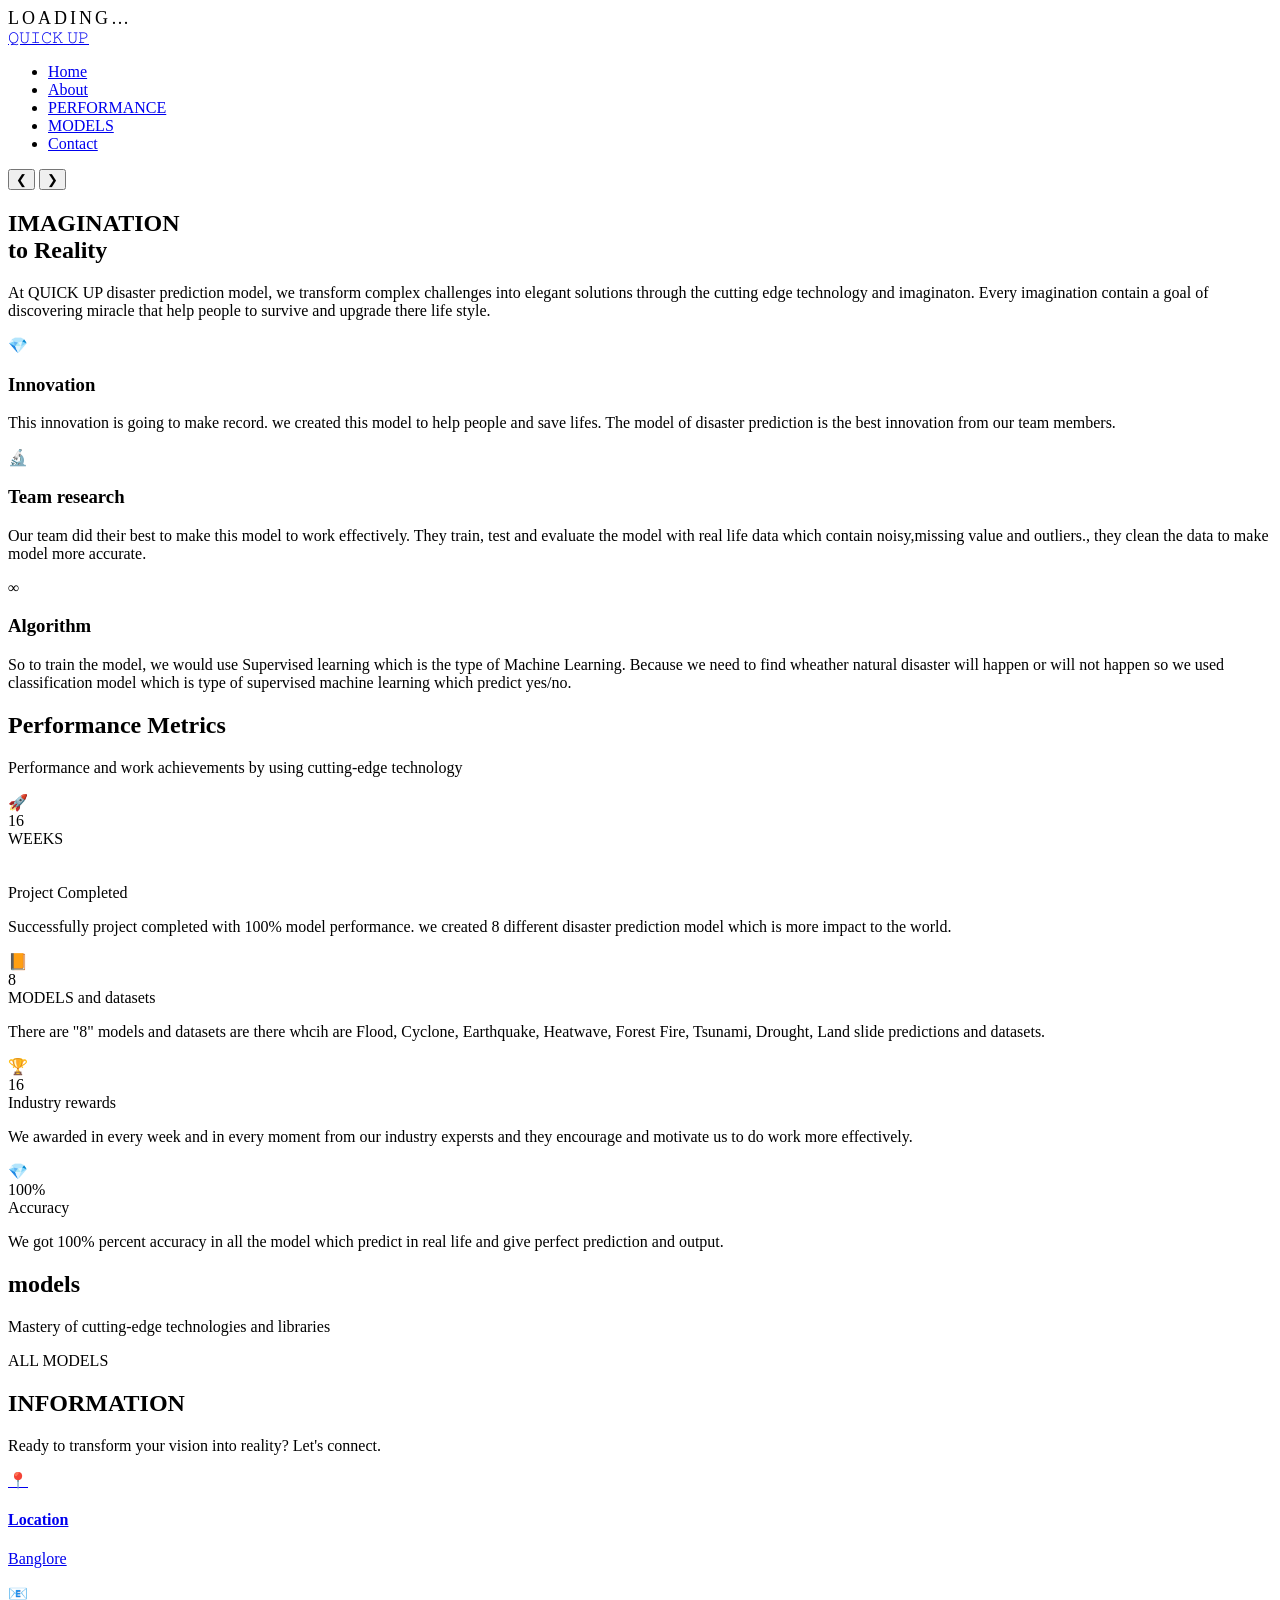
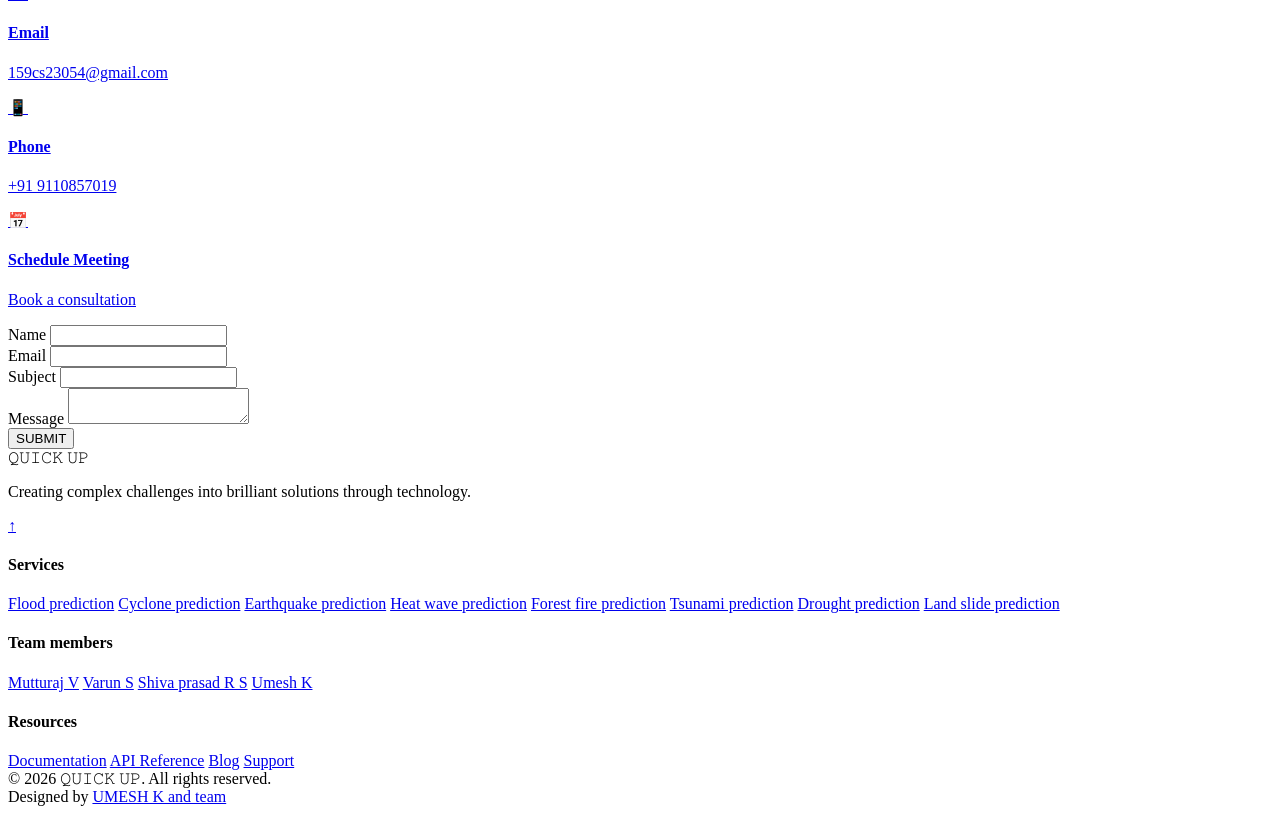
==== index.html @ 5f3b0389 "Add files via upload" ====
<!DOCTYPE html>
<html lang="en">
<head>
    <meta charset="UTF-8">
    <meta name="viewport" content="width=device-width, initial-scale=1.0">
    <title>QUICK UP DISASTER PREDICTION</title>
    <link rel="stylesheet" href="design.css">
</head>
<body>
    <!-- Loading Screen -->
    <div class="loader" id="loader">
        <div class="loader-content">
            <div class="loader-prism">
                <div class="prism-face"></div>
                <div class="prism-face"></div>
                <div class="prism-face"></div>
            </div>
            <div style="color: var(--accent-purple); font-size: 18px; text-transform: uppercase; letter-spacing: 3px;">LOADING…</div>
        </div>
    </div>

    <!-- Navigation Header -->
    <header class="header" id="header">
        <nav class="nav-container">
            <a href="#home" class="logo">
                <div class="logo-icon">
                    <div class="logo-prism">
                        <div class="prism-shape"></div>
                    </div>
                </div>
                <span class="logo-text">
                    <span class="prism">𝚀𝚄𝙸𝙲𝙺</span>
                    <span class="flux">𝚄𝙿</span>
                </span>
            </a>
            
            <ul class="nav-menu" id="navMenu">
                <li><a href="#home" class="nav-link active">Home</a></li>
                <li><a href="#about" class="nav-link">About</a></li>
                <li><a href="#stats" class="nav-link">PERFORMANCE</a></li>
                <li><a href="#skills" class="nav-link">MODELS</a></li>
                <li><a href="#contact" class="nav-link">Contact</a></li>
            </ul>
            
            <div class="menu-toggle" id="menuToggle">
                <span></span>
                <span></span>
                <span></span>
            </div>
        </nav>
    </header>

    <!-- Hero Section with 3D Carousel -->
  <section class="hero" id="home">
        <div class="carousel-container">
            <button class="nav-btn manual-left" id="manualPrev">❮</button>
            <button class="nav-btn manual-right" id="manualNext">❯</button>
            
            <div class="carousel" id="carousel">
                </div>
            
            <div class="carousel-indicators" id="indicators">
                </div>
        </div>
    </section>

    <!-- NEW: Prism Philosophy Section (About) -->
    <section class="philosophy-section" id="about">
        <div class="philosophy-container">
            <div class="prism-line"></div>
            
            <h2 class="philosophy-headline">
                IMAGINATION<br>to Reality
            </h2>
            
            <p class="philosophy-subheading">
                At QUICK UP disaster prediction model, we transform complex challenges into elegant solutions through the cutting edge technology and imaginaton. Every imagination contain a goal of discovering miracle that help people to survive and upgrade there life style.
            </p>
            
            <div class="philosophy-pillars">
                <div class="pillar">
                    <div class="pillar-icon">💎</div>
                    <h3 class="pillar-title">Innovation</h3>
                    <p class="pillar-description">
                       This innovation is going to make record. we created this model to help people and save lifes. The model of disaster prediction is the best innovation from our team members.
                    </p>
                </div>
                
                <div class="pillar">
                    <div class="pillar-icon">🔬</div>
                    <h3 class="pillar-title">Team research</h3>
                    <p class="pillar-description">
                        Our team did their best to make this model to work effectively. They train, test and evaluate the model with real life data which contain noisy,missing value and outliers., they clean the data to make model more accurate.
                    </p>
                </div>
                
                <div class="pillar">
                    <div class="pillar-icon">∞</div>
                    <h3 class="pillar-title">Algorithm</h3>
                    <p class="pillar-description">
                        So to train the model, we would use Supervised learning which is the type of Machine Learning. Because we need to find wheather natural disaster will happen or will not happen so we used classification model which is type of supervised machine learning which predict yes/no. 
                    </p>
                </div>
            </div>
            
            <div class="philosophy-particles" id="particles">
                <!-- Particles will be generated by JavaScript -->
            </div>
        </div>
    </section>

    <!-- Stats Section with Content -->
    <section class="stats-section" id="stats">
        <div class="section-header">
            <h2 class="section-title">Performance Metrics</h2>
            <p class="section-subtitle">Performance and work achievements by using cutting-edge technology</p>
        </div>
        
        <div class="stats-grid">
            <div class="stat-card">
                <div class="stat-icon">🚀</div>
                <div class="stat-number" data-target="16">16</div>
                <div class="stat-label">WEEKS<br><br><br>Project Completed</div>
                <p class="stat-description">Successfully project completed with 100% model performance. we created 8 different disaster prediction model which is more impact to the world. </p>
            </div>
            
            <div class="stat-card">
                <div class="stat-icon">📙</div>
                <div class="stat-number" data-target="8">8</div>
                <div class="stat-label">MODELS and datasets</div>
                <p class="stat-description">There are "8" models and datasets are there whcih are Flood, Cyclone, Earthquake, Heatwave, Forest Fire, Tsunami, Drought, Land slide predictions and datasets.</p>
            </div>
            
            <div class="stat-card">
                <div class="stat-icon">🏆</div>
                <div class="stat-number" data-target="16">16</div>
                <div class="stat-label">Industry rewards</div>
                <p class="stat-description"> We awarded in every week and in every moment from our industry expersts and they encourage and motivate us to do work more effectively.</p>
            </div>
            
            <div class="stat-card">
                <div class="stat-icon">💎</div>
                <div class="stat-number" data-target="100%">100%</div>
                <div class="stat-label">Accuracy</div>
                <p class="stat-description">We got 100% percent accuracy in all the model which predict in real life and give perfect prediction and output.</p>
            </div>
        </div>
    </section>

    <!-- Enhanced Skills Section - Technical Arsenal -->
    <section class="skills-section" id="skills">
        <div class="skills-container">
            <div class="section-header">
                <h2 class="section-title">models</h2>
                <p class="section-subtitle">Mastery of cutting-edge technologies and libraries</p>
            </div>
            
            <div class="skill-categories">
                <div class="category-tab active" data-category="all">ALL MODELS</div>

            <div class="skills-hexagon-grid" id="skillsGrid">
                <!-- Hexagonal skill items will be generated by JavaScript -->
            </div>
        </div>
    </section>

    <!-- Contact Section -->
    <section class="contact-section" id="contact">
        <div class="section-header">
            <h2 class="section-title">INFORMATION</h2>
            <p class="section-subtitle">Ready to transform your vision into reality? Let's connect.</p>
        </div>
        
        <div class="contact-container">
            <div class="contact-info">
                <a href="https://maps.app.goo.gl/gLR3EkihuW65uQ2W7" target="_blank" class="info-item">
                    <div class="info-icon">📍</div>
                    <div class="info-text">
                        <h4>Location</h4>
                        <p>Banglore</p>
                    </div>
                </a>
                
                <a href="mailto:159cs23054@gmail.com" class="info-item">
                    <div class="info-icon">📧</div>
                    <div class="info-text">
                        <h4>Email</h4>
                        <p>159cs23054@gmail.com</p>
                    </div>
                </a>
                
                <a href="tel:+91 9110857019" class="info-item">
                    <div class="info-icon">📱</div>
                    <div class="info-text">
                        <h4>Phone</h4>
                        <p>+91 9110857019</p>
                    </div>
                </a>
                
                <a href="https://calendly.com/" target="_blank" class="info-item">
                    <div class="info-icon">📅</div>
                    <div class="info-text">
                        <h4>Schedule Meeting</h4>
                        <p>Book a consultation</p>
                    </div>
                </a>
            </div>
            
            <form class="contact-form" id="contactForm">
                <div class="form-group">
                    <label for="name">Name</label>
                    <input type="text" id="name" name="name" required>
                </div>
                
                <div class="form-group">
                    <label for="email">Email</label>
                    <input type="email" id="email" name="email" required>
                </div>
                
                <div class="form-group">
                    <label for="subject">Subject</label>
                    <input type="text" id="subject" name="subject" required>
                </div>
                
                <div class="form-group">
                    <label for="message">Message</label>
                    <textarea id="message" name="message" required></textarea>
                </div>
                
                <button type="submit" class="submit-btn">SUBMIT</button>
            </form>
        </div>
    </section>

    <!-- Footer -->
    <footer class="footer">
        <div class="footer-content">
            <div class="footer-brand">
                <div class="footer-logo">
                    <div class="logo-icon">
                        <div class="logo-prism">
                            <div class="prism-shape"></div>
                        </div>
                    </div>
                    <span class="logo-text">
                        <span class="prism">𝚀𝚄𝙸𝙲𝙺</span>
                        <span class="flux">𝚄𝙿</span>
                    </span>
                </div>
                <p class="footer-description">
                    Creating complex challenges into brilliant solutions through technology.
                </p>
                <div class="footer-social">
                    <a href="#" class="social-icon">↑</a>
                </div>
            </div>
            
            <div class="footer-section">
    <h4>Services</h4>
    <div class="footer-links">
        <a href="prediction.html?model=flood">Flood prediction</a>
        <a href="prediction.html?model=cyclone">Cyclone prediction</a>	
        <a href="prediction.html?model=earthquake">Earthquake prediction</a>
        <a href="prediction.html?model=heatwave">Heat wave prediction</a> 
        <a href="prediction.html?model=forestfires">Forest fire prediction</a>
        <a href="prediction.html?model=tsunami">Tsunami prediction</a>
        <a href="prediction.html?model=drought">Drought prediction</a>
        <a href="prediction.html?model=landslide">Land slide prediction</a>
    </div>
</div>
            
            <div class="footer-section">
                <h4>Team members</h4>
                <div class="footer-links">
                    <a href="#">Mutturaj V</a>
                    <a href="#">Varun S</a>
                    <a href="#">Shiva prasad R S</a>
                    <a href="#">Umesh K</a>
                </div>
            </div>
            
            <div class="footer-section">
                <h4>Resources</h4>
                <div class="footer-links">
                    <a href="#">Documentation</a>
                    <a href="#">API Reference</a>
                    <a href="#">Blog</a>
                    <a href="#">Support</a>
                </div>
            </div>
        </div>
        
        <div class="footer-bottom">
            <div class="copyright">
                © 2026 𝚀𝚄𝙸𝙲𝙺 𝚄𝙿. All rights reserved.
            </div>
            <div class="footer-credits">
                Designed by <a href="gptr159@gmail.com" rel="nofollow" target="_blank">UMESH K and team</a>
            </div>
        </div>
    </footer>
<script src="javascript.js"></script>
</body>
</html>
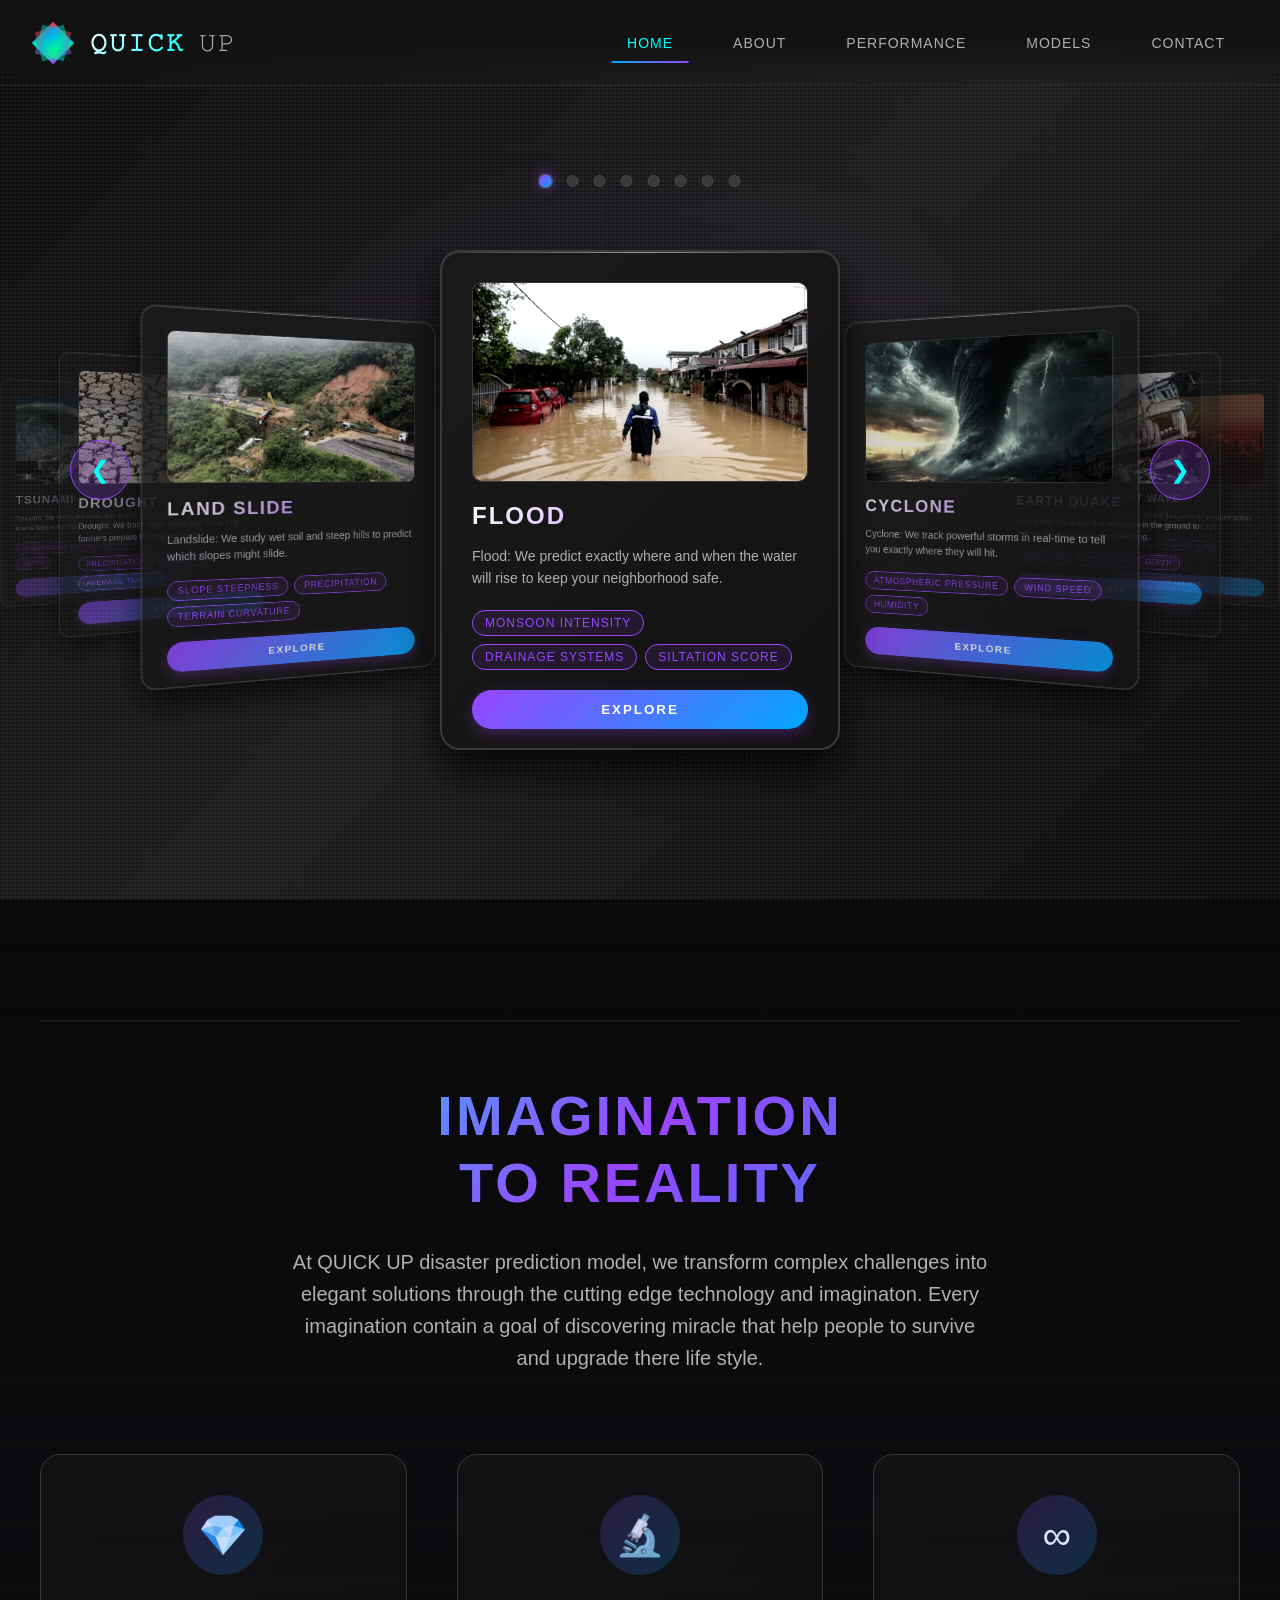
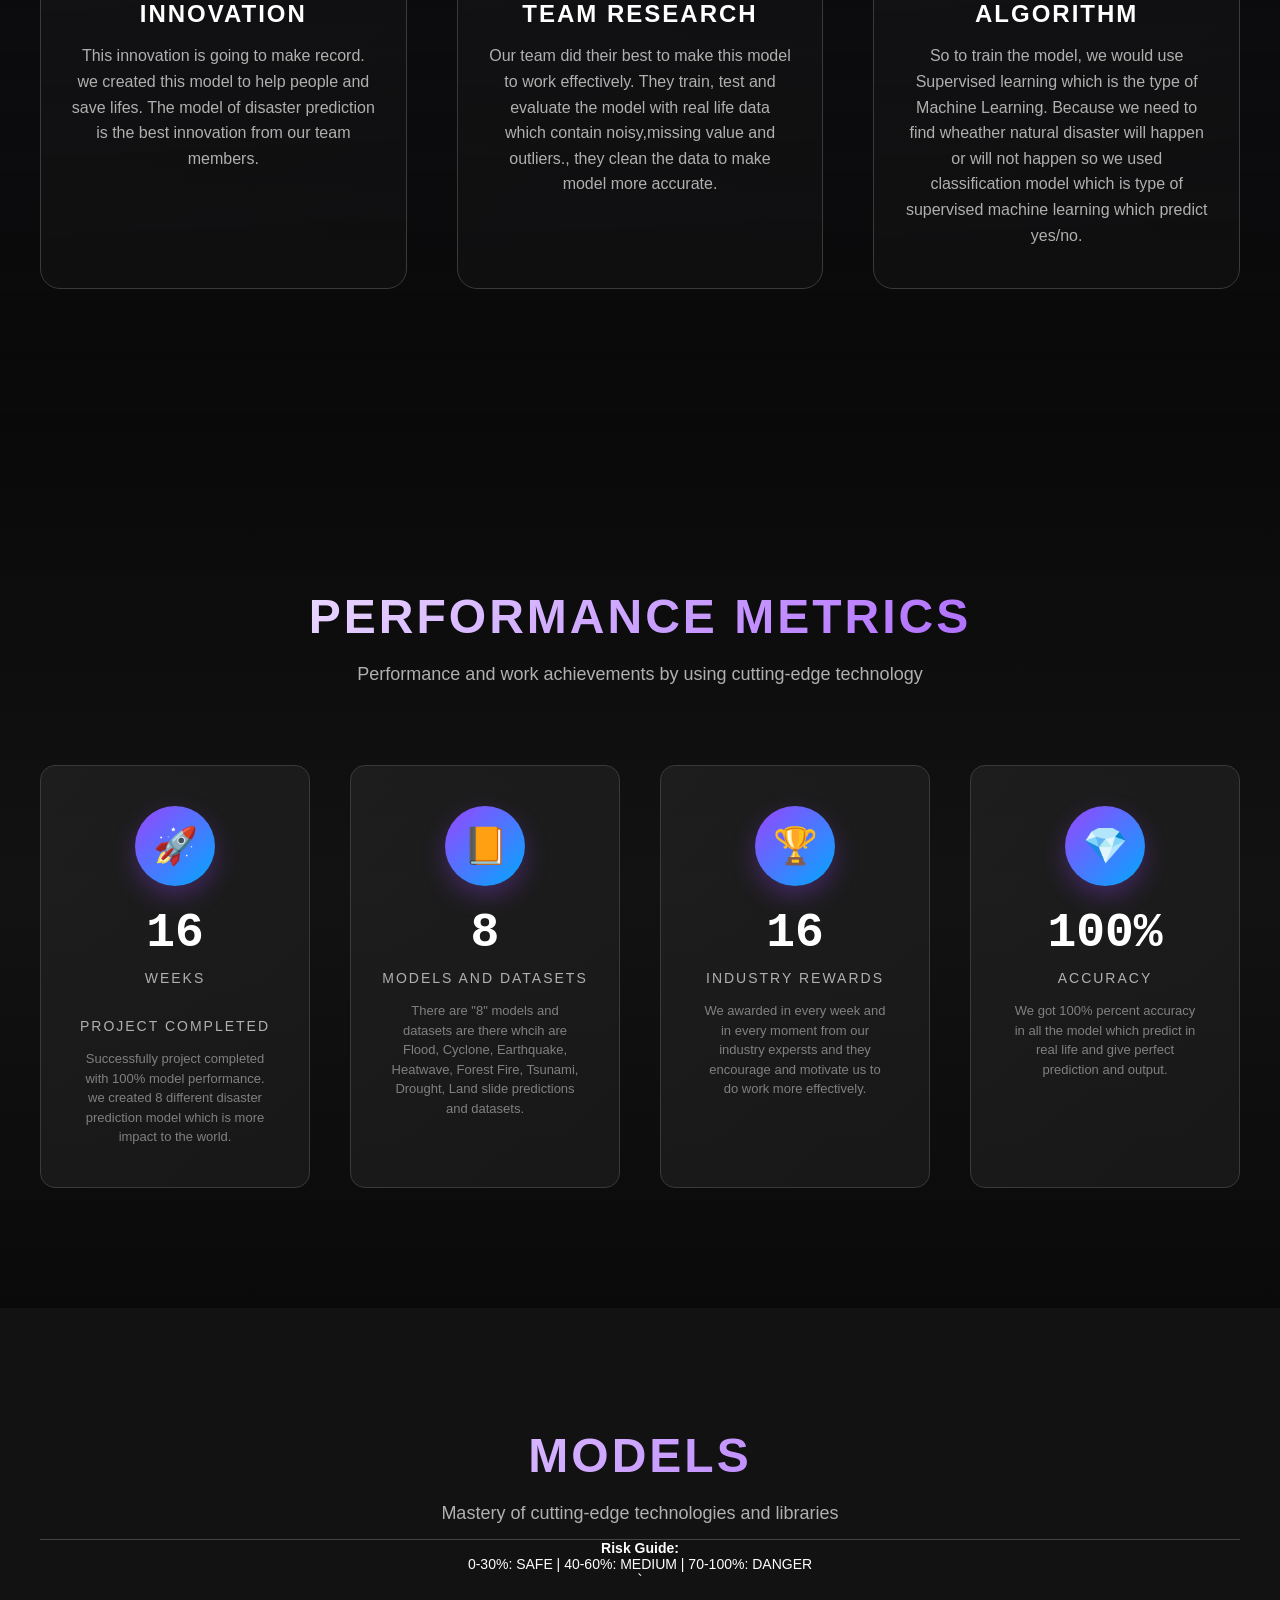
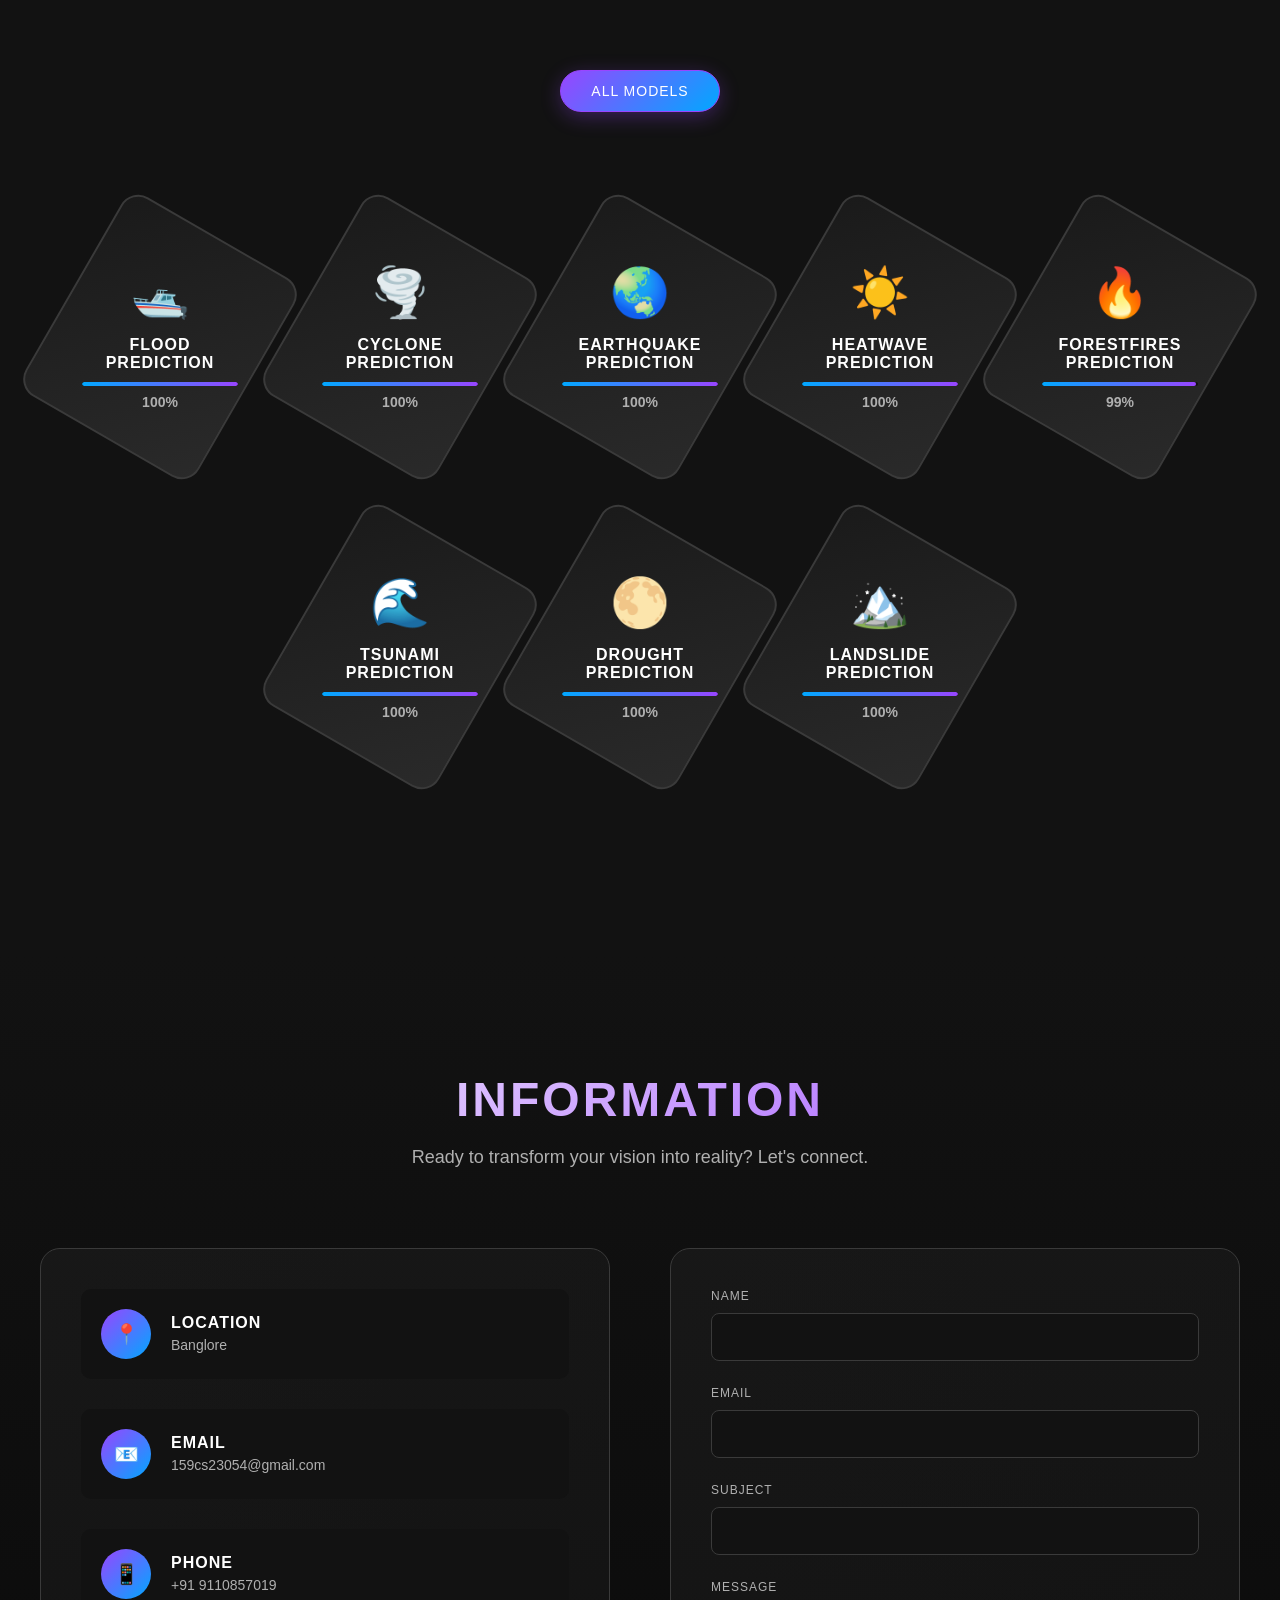
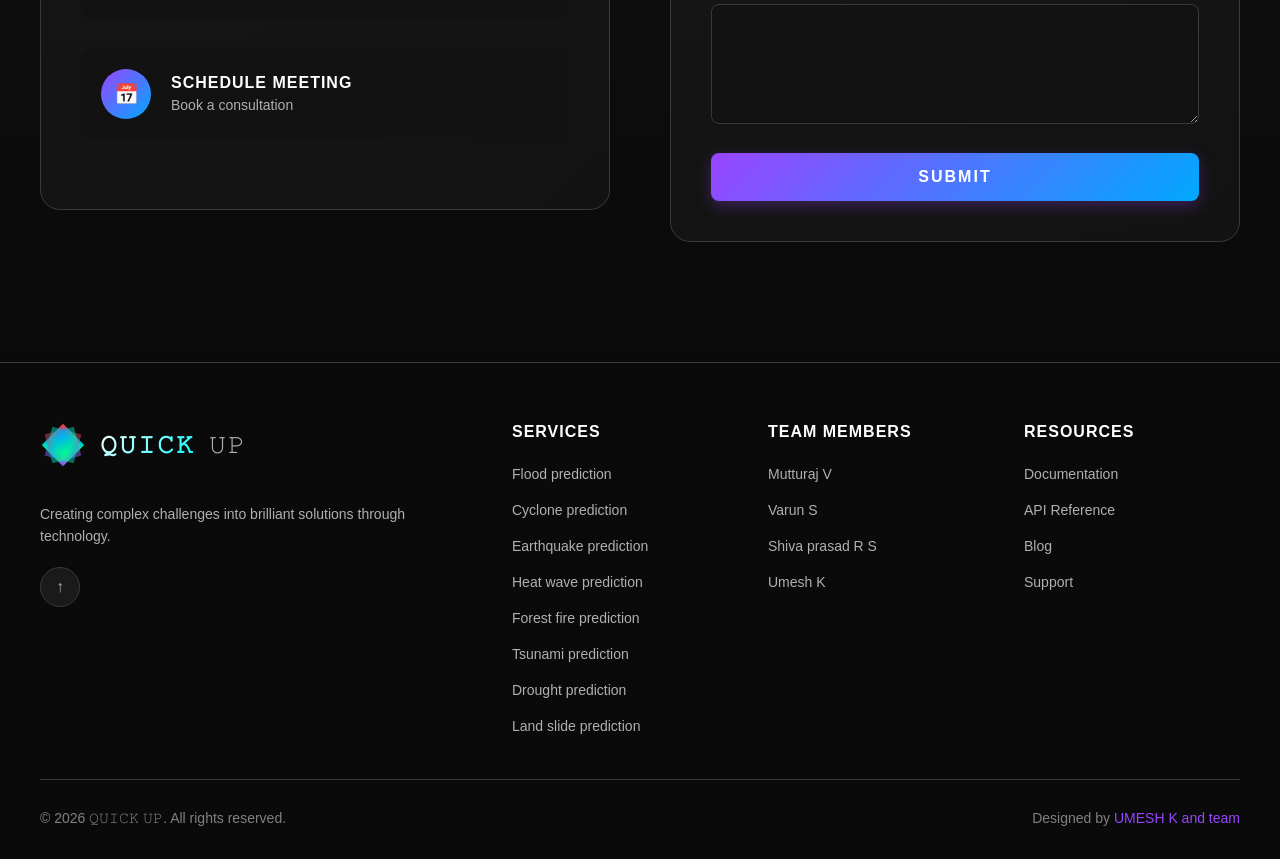
==== commit 33e2c8c6: "Update index.html" ====
--- a/index.html
+++ b/index.html
@@ -152,7 +152,10 @@
         <div class="skills-container">
             <div class="section-header">
                 <h2 class="section-title">models</h2>
-                <p class="section-subtitle">Mastery of cutting-edge technologies and libraries</p>
+                <p class="section-subtitle">Mastery of cutting-edge technologies and libraries<br><div style="font-size: 14px; margin-top: 15px; border-top: 1px solid #444; pt-10px;">
+                                    <b>Risk Guide:</b><br>
+                                    0-30%: SAFE | 40-60%: MEDIUM | 70-100%: DANGER
+                                  </div>`</p>
             </div>
             
             <div class="skill-categories">
@@ -301,4 +304,4 @@
     </footer>
 <script src="javascript.js"></script>
 </body>
-</html>+</html>
--- a/design.css
+++ b/design.css
@@ -0,0 +1,1655 @@
+@charset "utf-8";
+/* CSS Document */
+
+/*
+
+TemplateMo 600 Prism Flux
+
+https://templatemo.com/tm-600-prism-flux
+
+*/
+
+* {
+	margin: 0;
+	padding: 0;
+	box-sizing: border-box;
+}
+
+:root {
+	--primary-black: #0a0a0a;
+	--carbon-dark: #121212;
+	--carbon-medium: #1a1a1a;
+	--carbon-light: #2a2a2a;
+	--metal-dark: #3a3a3a;
+	--metal-light: #4a4a4a;
+	--accent-red: #ff3333;
+	--accent-blue: #00a8ff;
+	--accent-green: #00ff88;
+	--accent-purple: #9945ff;
+	--accent-cyan: #00ffff;
+	--text-primary: #ffffff;
+	--text-secondary: #b0b0b0;
+	--text-dim: #808080;
+}
+
+html {
+	scroll-behavior: smooth;
+}
+
+body {
+	font-family: 'Orbitron', 'Rajdhani', sans-serif;
+	background: var(--primary-black);
+	color: var(--text-primary);
+	overflow-x: hidden;
+	position: relative;
+}
+
+/* Carbon Fiber Background Pattern */
+body::before {
+	content: '';
+	position: fixed;
+	top: 0;
+	left: 0;
+	width: 100%;
+	height: 100%;
+	background:
+		repeating-linear-gradient(0deg,
+			transparent,
+			transparent 2px,
+			rgba(255, 255, 255, 0.03) 2px,
+			rgba(255, 255, 255, 0.03) 4px),
+		repeating-linear-gradient(90deg,
+			transparent,
+			transparent 2px,
+			rgba(255, 255, 255, 0.03) 2px,
+			rgba(255, 255, 255, 0.03) 4px),
+		linear-gradient(135deg,
+			var(--primary-black) 0%,
+			var(--carbon-dark) 25%,
+			var(--carbon-medium) 50%,
+			var(--carbon-dark) 75%,
+			var(--primary-black) 100%);
+	z-index: -2;
+}
+
+/* Animated Grid Overlay */
+body::after {
+	content: '';
+	position: fixed;
+	top: 0;
+	left: 0;
+	width: 100%;
+	height: 100%;
+	background-image:
+		linear-gradient(rgba(255, 51, 51, 0.05) 2px, transparent 2px),
+		linear-gradient(90deg, rgba(255, 51, 51, 0.05) 2px, transparent 2px);
+	background-size: 150px 150px;
+	animation: gridMove 20s linear infinite;
+	z-index: -1;
+	opacity: 0.5;
+}
+
+@keyframes gridMove {
+	0% {
+		transform: translate(0, 0);
+	}
+
+	100% {
+		transform: translate(150px, 150px);
+	}
+}
+
+/* Loading Screen */
+.loader {
+	position: fixed;
+	top: 0;
+	left: 0;
+	width: 100%;
+	height: 100vh;
+	background: var(--primary-black);
+	display: flex;
+	justify-content: center;
+	align-items: center;
+	z-index: 10000;
+	transition: opacity 0.5s, visibility 0.5s;
+}
+
+.loader.hidden {
+	opacity: 0;
+	visibility: hidden;
+}
+
+.loader-content {
+	text-align: center;
+}
+
+.loader-prism {
+	width: 100px;
+	height: 100px;
+	position: relative;
+	margin: 0 auto 30px;
+}
+
+.prism-face {
+	position: absolute;
+	width: 100%;
+	height: 100%;
+	border: 2px solid transparent;
+	transform-origin: center;
+	animation: prismRotate 3s linear infinite;
+}
+
+.prism-face:nth-child(1) {
+	border-image: linear-gradient(45deg, var(--accent-red), var(--accent-blue)) 1;
+	animation-delay: 0s;
+}
+
+.prism-face:nth-child(2) {
+	border-image: linear-gradient(45deg, var(--accent-blue), var(--accent-green)) 1;
+	transform: rotate(60deg);
+	animation-delay: 0.2s;
+}
+
+.prism-face:nth-child(3) {
+	border-image: linear-gradient(45deg, var(--accent-green), var(--accent-purple)) 1;
+	transform: rotate(120deg);
+	animation-delay: 0.4s;
+}
+
+@keyframes prismRotate {
+	0% {
+		transform: rotate(0deg) scale(1);
+	}
+
+	50% {
+		transform: rotate(180deg) scale(1.2);
+	}
+
+	100% {
+		transform: rotate(360deg) scale(1);
+	}
+}
+
+/* Navigation Header */
+.header {
+	position: fixed;
+	top: 0;
+	width: 100%;
+	background: linear-gradient(180deg,
+			rgba(18, 18, 18, 0.98) 0%,
+			rgba(18, 18, 18, 0.9) 50%,
+			rgba(18, 18, 18, 0) 100%);
+	backdrop-filter: blur(20px);
+	border-bottom: 1px solid rgba(255, 255, 255, 0.1);
+	z-index: 1000;
+	transition: all 0.3s ease;
+}
+
+.header.scrolled {
+	background: rgba(18, 18, 18, 0.98);
+	backdrop-filter: blur(30px);
+	box-shadow: 0 10px 30px rgba(0, 0, 0, 0.8);
+}
+
+.nav-container {
+	max-width: 1400px;
+	margin: 0 auto;
+	display: flex;
+	justify-content: space-between;
+	align-items: center;
+	padding: 20px 30px;
+}
+
+.logo {
+	display: flex;
+	align-items: center;
+	text-decoration: none;
+	position: relative;
+}
+
+.logo-icon {
+	width: 45px;
+	height: 45px;
+	margin-right: 15px;
+	position: relative;
+}
+
+/* Prism-inspired logo */
+.logo-prism {
+	width: 100%;
+	height: 100%;
+	position: relative;
+	display: flex;
+	align-items: center;
+	justify-content: center;
+}
+
+.prism-shape {
+	width: 30px;
+	height: 30px;
+	position: relative;
+	transform: rotate(45deg);
+	background: linear-gradient(135deg,
+			var(--accent-red) 0%,
+			var(--accent-blue) 33%,
+			var(--accent-green) 66%,
+			var(--accent-purple) 100%);
+	animation: prismShine 3s ease-in-out infinite;
+}
+
+@keyframes prismShine {
+
+	0%,
+	100% {
+		filter: brightness(1) hue-rotate(0deg);
+		transform: rotate(45deg) scale(1);
+	}
+
+	50% {
+		filter: brightness(1.5) hue-rotate(10deg);
+		transform: rotate(45deg) scale(1.1);
+	}
+}
+
+.prism-shape::before,
+.prism-shape::after {
+	content: '';
+	position: absolute;
+	width: 100%;
+	height: 100%;
+	background: inherit;
+	opacity: 0.5;
+}
+
+.prism-shape::before {
+	transform: rotate(60deg);
+}
+
+.prism-shape::after {
+	transform: rotate(-60deg);
+}
+
+.logo-text {
+	font-size: 24px;
+	font-weight: 900;
+	letter-spacing: 2px;
+	text-transform: uppercase;
+}
+
+.logo-text .prism {
+	background: linear-gradient(135deg, var(--text-primary), var(--accent-cyan));
+	-webkit-background-clip: text;
+	-webkit-text-fill-color: transparent;
+	background-clip: text;
+}
+
+.logo-text .flux {
+	color: var(--text-secondary);
+	font-weight: 300;
+	margin-left: 5px;
+}
+
+.nav-menu {
+	display: flex;
+	list-style: none;
+	gap: 10px;
+	align-items: center;
+}
+
+.nav-menu a {
+	color: var(--text-secondary);
+	text-decoration: none;
+	padding: 12px 25px;
+	transition: all 0.3s ease;
+	position: relative;
+	text-transform: uppercase;
+	font-weight: 500;
+	letter-spacing: 1px;
+	font-size: 14px;
+}
+
+.nav-menu a::before {
+	content: '';
+	position: absolute;
+	bottom: 0;
+	left: 50%;
+	transform: translateX(-50%);
+	width: 0;
+	height: 2px;
+	background: linear-gradient(90deg, var(--accent-blue), var(--accent-purple));
+	transition: width 0.3s ease;
+}
+
+.nav-menu a:hover {
+	color: var(--text-primary);
+}
+
+.nav-menu a:hover::before,
+.nav-menu a.active::before {
+	width: 80%;
+}
+
+.nav-menu a.active {
+	color: var(--accent-cyan);
+}
+
+.menu-toggle {
+	display: none;
+	flex-direction: column;
+	cursor: pointer;
+	padding: 5px;
+}
+
+.menu-toggle span {
+	width: 30px;
+	height: 3px;
+	background: linear-gradient(90deg, var(--accent-blue), var(--accent-purple));
+	margin: 3px 0;
+	transition: 0.3s;
+	border-radius: 2px;
+}
+
+.menu-toggle.active span:nth-child(1) {
+	transform: rotate(-45deg) translate(-5px, 6px);
+}
+
+.menu-toggle.active span:nth-child(2) {
+	opacity: 0;
+}
+
+.menu-toggle.active span:nth-child(3) {
+	transform: rotate(45deg) translate(-5px, -6px);
+}
+
+/* Hero Section with 3D Carousel */
+.hero {
+	min-height: 100vh;
+	display: flex;
+	align-items: center;
+	justify-content: center;
+	position: relative;
+	padding: 120px 20px 80px;
+	background: radial-gradient(ellipse at center,
+			rgba(153, 69, 255, 0.1) 0%,
+			transparent 50%);
+}
+
+.carousel-container {
+	width: 100%;
+	max-width: 1600px;
+	height: 650px;
+	perspective: 1200px;
+	position: relative;
+	padding-top: 60px;
+}
+
+.carousel {
+	width: 100%;
+	height: 100%;
+	position: relative;
+	transform-style: preserve-3d;
+}
+
+.carousel-item {
+	position: absolute;
+	width: 400px;
+	height: 500px;
+	left: 50%;
+	top: 50%;
+	transform-style: preserve-3d;
+	transition: all 0.8s cubic-bezier(0.4, 0.0, 0.2, 1);
+	cursor: pointer;
+	transform-origin: center center;
+}
+
+.carousel-item .card {
+	width: 100%;
+	height: 100%;
+	background: linear-gradient(135deg, var(--carbon-medium), var(--carbon-dark));
+	border: 2px solid var(--metal-dark);
+	border-radius: 20px;
+	padding: 30px;
+	position: relative;
+	overflow: hidden;
+	box-shadow:
+		0 20px 40px rgba(0, 0, 0, 0.8),
+		inset 0 1px 0 rgba(255, 255, 255, 0.1);
+}
+
+.carousel-item .card::before {
+	content: '';
+	position: absolute;
+	top: 0;
+	left: 0;
+	right: 0;
+	height: 1px;
+	background: linear-gradient(90deg,
+			transparent,
+			rgba(255, 255, 255, 0.5),
+			transparent);
+	animation: scanline 3s linear infinite;
+}
+
+@keyframes scanline {
+	0% {
+		transform: translateY(0);
+	}
+
+	100% {
+		transform: translateY(500px);
+	}
+}
+
+.card-number {
+	position: absolute;
+	top: 20px;
+	right: 30px;
+	font-size: 72px;
+	font-weight: 900;
+	color: rgba(153, 69, 255, 0.1);
+	font-family: 'Orbitron', monospace;
+}
+
+.card-image {
+	width: 100%;
+	height: 200px;
+	background: var(--carbon-dark);
+	border-radius: 10px;
+	margin-bottom: 20px;
+	overflow: hidden;
+	position: relative;
+	border: 1px solid var(--metal-dark);
+}
+
+.card-image img {
+	width: 100%;
+	height: 100%;
+	object-fit: cover;
+	filter: grayscale(50%) contrast(1.2);
+	transition: all 0.5s ease;
+}
+
+.carousel-item:hover .card-image img {
+	filter: grayscale(0%) contrast(1.3);
+	transform: scale(1.1);
+}
+
+.card-title {
+	font-size: 24px;
+	font-weight: 700;
+	margin-bottom: 15px;
+	text-transform: uppercase;
+	letter-spacing: 2px;
+	background: linear-gradient(135deg, var(--text-primary), var(--accent-purple));
+	-webkit-background-clip: text;
+	-webkit-text-fill-color: transparent;
+	background-clip: text;
+}
+
+.card-description {
+	color: var(--text-secondary);
+	line-height: 1.6;
+	margin-bottom: 20px;
+	font-size: 14px;
+}
+
+.card-tech {
+	display: flex;
+	flex-wrap: wrap;
+	gap: 8px;
+	margin-bottom: 20px;
+}
+
+.tech-badge {
+	padding: 5px 12px;
+	background: rgba(153, 69, 255, 0.1);
+	border: 1px solid var(--accent-purple);
+	border-radius: 20px;
+	font-size: 12px;
+	color: var(--accent-purple);
+	text-transform: uppercase;
+	letter-spacing: 1px;
+}
+
+.card-cta {
+	padding: 12px 30px;
+	background: linear-gradient(135deg, var(--accent-purple), var(--accent-blue));
+	border: none;
+	border-radius: 30px;
+	color: var(--text-primary);
+	font-weight: 700;
+	text-transform: uppercase;
+	letter-spacing: 2px;
+	cursor: pointer;
+	transition: all 0.3s ease;
+	box-shadow: 0 5px 15px rgba(153, 69, 255, 0.3);
+}
+
+.card-cta:hover {
+	transform: translateY(-2px);
+	box-shadow: 0 8px 25px rgba(153, 69, 255, 0.5);
+}
+
+/* Carousel Controls */
+.carousel-controls {
+	position: absolute;
+	bottom: -70px;
+	left: 50%;
+	transform: translateX(-50%);
+	display: flex;
+	gap: 20px;
+	z-index: 100;
+}
+
+.carousel-btn {
+	width: 60px;
+	height: 60px;
+	background: linear-gradient(135deg, var(--carbon-medium), var(--carbon-dark));
+	border: 2px solid var(--metal-dark);
+	border-radius: 50%;
+	color: var(--accent-purple);
+	font-size: 24px;
+	cursor: pointer;
+	transition: all 0.3s ease;
+	display: flex;
+	align-items: center;
+	justify-content: center;
+	box-shadow:
+		0 5px 15px rgba(0, 0, 0, 0.5),
+		inset 0 1px 0 rgba(255, 255, 255, 0.1);
+}
+
+.carousel-btn:hover {
+	border-color: var(--accent-purple);
+	box-shadow:
+		0 8px 25px rgba(153, 69, 255, 0.3),
+		inset 0 1px 0 rgba(255, 255, 255, 0.2);
+	transform: scale(1.1);
+}
+
+.carousel-indicators {
+	position: absolute;
+	top: 30px;
+	left: 50%;
+	transform: translateX(-50%);
+	display: flex;
+	gap: 15px;
+	z-index: 100;
+}
+
+.indicator {
+	width: 12px;
+	height: 12px;
+	background: var(--metal-dark);
+	border: 1px solid var(--metal-light);
+	border-radius: 50%;
+	cursor: pointer;
+	transition: all 0.3s ease;
+}
+
+.indicator.active {
+	background: linear-gradient(135deg, var(--accent-purple), var(--accent-blue));
+	box-shadow: 0 0 10px rgba(153, 69, 255, 0.5);
+	transform: scale(1.3);
+}
+
+/* NEW: Prism Philosophy Section */
+.philosophy-section {
+	padding: 120px 30px;
+	background: linear-gradient(180deg,
+			var(--primary-black) 0%,
+			rgba(153, 69, 255, 0.02) 50%,
+			var(--primary-black) 100%);
+	position: relative;
+	overflow: hidden;
+}
+
+.philosophy-container {
+	max-width: 1200px;
+	margin: 0 auto;
+	text-align: center;
+}
+
+/* Animated Prism Line */
+.prism-line {
+	width: 100%;
+	height: 2px;
+	margin: 0 auto 60px;
+	position: relative;
+	overflow: hidden;
+	background: var(--carbon-medium);
+}
+
+.prism-line::before {
+	content: '';
+	position: absolute;
+	top: 0;
+	left: -100%;
+	width: 100%;
+	height: 100%;
+	background: linear-gradient(90deg,
+			transparent,
+			var(--accent-red) 20%,
+			var(--accent-blue) 40%,
+			var(--accent-green) 60%,
+			var(--accent-purple) 80%,
+			transparent);
+
+	animation: prismSweep 4s ease-in-out infinite;
+}
+
+@keyframes prismSweep {
+	0% {
+		left: -100%;
+	}
+
+	100% {
+		left: 100%;
+	}
+}
+
+.philosophy-headline {
+	font-size: 56px;
+	font-weight: 900;
+	text-transform: uppercase;
+	letter-spacing: 3px;
+	margin-bottom: 30px;
+	line-height: 1.2;
+	background: linear-gradient(135deg,
+			var(--accent-cyan) 0%,
+			var(--accent-purple) 25%,
+			var(--accent-blue) 50%,
+			var(--accent-green) 75%,
+			var(--accent-cyan) 100%);
+	-webkit-background-clip: text;
+	-webkit-text-fill-color: transparent;
+	background-clip: text;
+	background-size: 200% 200%;
+	animation: gradientFlow 5s ease infinite;
+}
+
+@keyframes gradientFlow {
+	0% {
+		background-position: 0% 50%;
+	}
+
+	50% {
+		background-position: 100% 50%;
+	}
+
+	100% {
+		background-position: 0% 50%;
+	}
+}
+
+.philosophy-subheading {
+	font-size: 20px;
+	color: var(--text-secondary);
+	max-width: 700px;
+	margin: 0 auto 80px;
+	line-height: 1.6;
+	font-weight: 300;
+}
+
+.philosophy-pillars {
+	display: grid;
+	grid-template-columns: repeat(auto-fit, minmax(300px, 1fr));
+	gap: 50px;
+	margin-bottom: 60px;
+}
+
+.pillar {
+	position: relative;
+	padding: 40px 30px;
+	background: linear-gradient(135deg,
+			rgba(42, 42, 42, 0.2),
+			rgba(26, 26, 26, 0.3));
+	border: 1px solid var(--metal-dark);
+	border-radius: 20px;
+	transition: all 0.4s ease;
+	overflow: hidden;
+}
+
+.pillar::before {
+	content: '';
+	position: absolute;
+	top: 0;
+	left: 0;
+	width: 100%;
+	height: 2px;
+	background: linear-gradient(90deg,
+			var(--accent-purple),
+			var(--accent-blue),
+			var(--accent-green));
+	transform: scaleX(0);
+	transition: transform 0.4s ease;
+}
+
+.pillar:hover::before {
+	transform: scaleX(1);
+}
+
+.pillar:hover {
+	transform: translateY(-10px);
+	border-color: var(--accent-purple);
+	box-shadow: 0 20px 40px rgba(153, 69, 255, 0.2);
+	background: linear-gradient(135deg,
+			rgba(153, 69, 255, 0.05),
+			rgba(26, 26, 26, 0.3));
+}
+
+.pillar-icon {
+	width: 80px;
+	height: 80px;
+	margin: 0 auto 25px;
+	display: flex;
+	align-items: center;
+	justify-content: center;
+	font-size: 40px;
+	position: relative;
+}
+
+.pillar-icon::before {
+	content: '';
+	position: absolute;
+	width: 100%;
+	height: 100%;
+	background: linear-gradient(135deg, var(--accent-purple), var(--accent-blue));
+	border-radius: 50%;
+	opacity: 0.2;
+	animation: pulse 3s ease-in-out infinite;
+}
+
+@keyframes pulse {
+
+	0%,
+	100% {
+		transform: scale(1);
+		opacity: 0.2;
+	}
+
+	50% {
+		transform: scale(1.2);
+		opacity: 0.1;
+	}
+}
+
+.pillar-title {
+	font-size: 24px;
+	font-weight: 700;
+	text-transform: uppercase;
+	letter-spacing: 2px;
+	margin-bottom: 15px;
+	color: var(--text-primary);
+}
+
+.pillar-description {
+	font-size: 16px;
+	color: var(--text-secondary);
+	line-height: 1.6;
+}
+.pillar-description a {
+	color: var(--accent-cyan);
+	text-decoration: none;
+	transition: all 0.3s ease;
+	position: relative;
+}
+
+.pillar-description a::after {
+	content: '';
+	position: absolute;
+	bottom: -2px;
+	left: 0;
+	width: 0;
+	height: 1px;
+	background: var(--accent-cyan);
+	transition: width 0.3s ease;
+}
+
+.pillar-description a:hover {
+	color: var(--accent-purple);
+}
+
+.pillar-description a:hover::after {
+	width: 100%;
+}
+
+/* Particle Effect Background */
+.philosophy-particles {
+	position: absolute;
+	width: 100%;
+	height: 100%;
+	top: 0;
+	left: 0;
+	overflow: hidden;
+	pointer-events: none;
+}
+
+.particle {
+	position: absolute;
+	width: 4px;
+	height: 4px;
+	background: linear-gradient(135deg, var(--accent-cyan), var(--accent-purple));
+	border-radius: 50%;
+	opacity: 0;
+	animation: float-particle 20s infinite linear;
+}
+
+@keyframes float-particle {
+	0% {
+		transform: translateY(0) rotate(0deg);
+		opacity: 0;
+	}
+
+	5% {
+		opacity: 1;
+	}
+
+	95% {
+		opacity: 1;
+	}
+
+	100% {
+		transform: translateY(-100vh) rotate(720deg);
+		opacity: 0;
+	}
+}
+
+/* Stats Section with Content */
+.stats-section {
+	padding: 120px 30px;
+	background: linear-gradient(180deg,
+			var(--primary-black) 0%,
+			var(--carbon-dark) 50%,
+			var(--primary-black) 100%);
+	position: relative;
+}
+
+.stats-grid {
+	max-width: 1200px;
+	margin: 0 auto;
+	display: grid;
+	grid-template-columns: repeat(auto-fit, minmax(250px, 1fr));
+	gap: 40px;
+}
+
+.stat-card {
+	background: linear-gradient(135deg,
+			rgba(42, 42, 42, 0.5),
+			rgba(26, 26, 26, 0.8));
+	border: 1px solid var(--metal-dark);
+	border-radius: 15px;
+	padding: 40px 30px;
+	text-align: center;
+	position: relative;
+	overflow: hidden;
+	transition: all 0.3s ease;
+}
+
+.stat-card::before {
+	content: '';
+	position: absolute;
+	top: 0;
+	left: -100%;
+	width: 100%;
+	height: 2px;
+	background: linear-gradient(90deg,
+			transparent,
+			var(--accent-purple),
+			transparent);
+	animation: none;
+}
+
+.stat-card:hover::before {
+	animation: slideRight 0.5s ease forwards;
+}
+
+@keyframes slideRight {
+	0% {
+		left: -100%;
+	}
+
+	100% {
+		left: 100%;
+	}
+}
+
+.stat-card:hover {
+	transform: translateY(-5px);
+	border-color: var(--accent-purple);
+	box-shadow: 0 15px 35px rgba(153, 69, 255, 0.2);
+}
+
+.stat-icon {
+	width: 80px;
+	height: 80px;
+	background: linear-gradient(135deg, var(--accent-purple), var(--accent-blue));
+	border-radius: 50%;
+	display: flex;
+	align-items: center;
+	justify-content: center;
+	margin: 0 auto 20px;
+	font-size: 36px;
+	color: var(--text-primary);
+	box-shadow: 0 10px 25px rgba(153, 69, 255, 0.3);
+}
+
+.stat-number {
+	font-size: 48px;
+	font-weight: 900;
+	color: var(--text-primary);
+	margin-bottom: 10px;
+	font-family: 'Orbitron', monospace;
+}
+
+.stat-label {
+	font-size: 14px;
+	color: var(--text-secondary);
+	text-transform: uppercase;
+	letter-spacing: 2px;
+	margin-bottom: 15px;
+}
+
+.stat-description {
+	font-size: 13px;
+	color: var(--text-dim);
+	line-height: 1.5;
+	padding: 0 10px;
+}
+
+/* Enhanced Skills Section - Technical Arsenal */
+.skills-section {
+	padding: 120px 30px;
+	background: var(--carbon-dark);
+	position: relative;
+	overflow: hidden;
+}
+
+.skills-container {
+	max-width: 1200px;
+	margin: 0 auto;
+}
+
+.section-header {
+	text-align: center;
+	margin-bottom: 80px;
+}
+
+.section-title {
+	font-size: 48px;
+	font-weight: 900;
+	text-transform: uppercase;
+	letter-spacing: 3px;
+	margin-bottom: 20px;
+	background: linear-gradient(135deg, var(--text-primary), var(--accent-purple));
+	-webkit-background-clip: text;
+	-webkit-text-fill-color: transparent;
+	background-clip: text;
+}
+
+.section-subtitle {
+	color: var(--text-secondary);
+	font-size: 18px;
+	max-width: 600px;
+	margin: 0 auto;
+}
+
+/* Hexagonal Skills Grid */
+.skills-hexagon-grid {
+	display: flex;
+	flex-wrap: wrap;
+	justify-content: center;
+	gap: 20px;
+	margin-top: 60px;
+}
+
+.skill-hexagon {
+	width: 200px;
+	height: 230px;
+	position: relative;
+	margin: 30px 10px;
+	cursor: pointer;
+	transition: all 0.3s ease;
+}
+
+.skill-hexagon:hover {
+	transform: translateY(-10px);
+}
+
+.hexagon-inner {
+	width: 100%;
+	height: 100%;
+	position: relative;
+	transform: rotate(30deg);
+	overflow: hidden;
+	border-radius: 20px;
+	background: linear-gradient(135deg, var(--carbon-medium), var(--carbon-light));
+	border: 2px solid var(--metal-dark);
+}
+
+.skill-hexagon:hover .hexagon-inner {
+	border-color: var(--accent-purple);
+	box-shadow: 0 0 30px rgba(153, 69, 255, 0.5);
+}
+
+.hexagon-content {
+	position: absolute;
+	width: 100%;
+	height: 100%;
+	top: 0;
+	left: 0;
+	transform: rotate(-30deg);
+	display: flex;
+	flex-direction: column;
+	align-items: center;
+	justify-content: center;
+	padding: 20px;
+}
+
+.skill-icon-hex {
+	font-size: 48px;
+	margin-bottom: 15px;
+	color: var(--accent-purple);
+	animation: float 3s ease-in-out infinite;
+}
+
+@keyframes float {
+
+	0%,
+	100% {
+		transform: translateY(0);
+	}
+
+	50% {
+		transform: translateY(-10px);
+	}
+}
+
+.skill-name-hex {
+	font-size: 16px;
+	font-weight: 700;
+	text-transform: uppercase;
+	letter-spacing: 1px;
+	color: var(--text-primary);
+	margin-bottom: 10px;
+	text-align: center;
+}
+
+.skill-level {
+	width: 100%;
+	height: 4px;
+	background: var(--carbon-dark);
+	border-radius: 2px;
+	overflow: hidden;
+	position: relative;
+}
+
+.skill-level-fill {
+	height: 100%;
+	background: linear-gradient(90deg, var(--accent-blue), var(--accent-purple));
+	border-radius: 2px;
+	position: relative;
+	animation: fillLevel 2s ease-out;
+}
+
+@keyframes fillLevel {
+	0% {
+		width: 0;
+	}
+}
+
+.skill-percentage-hex {
+	font-size: 14px;
+	color: var(--text-secondary);
+	margin-top: 8px;
+	font-weight: 600;
+}
+
+/* Skill Categories Tabs */
+.skill-categories {
+	display: flex;
+	justify-content: center;
+	gap: 20px;
+	margin-bottom: 40px;
+	flex-wrap: wrap;
+}
+
+.category-tab {
+	padding: 12px 30px;
+	background: var(--carbon-medium);
+	border: 1px solid var(--metal-dark);
+	border-radius: 30px;
+	color: var(--text-secondary);
+	cursor: pointer;
+	transition: all 0.3s ease;
+	text-transform: uppercase;
+	font-size: 14px;
+	letter-spacing: 1px;
+}
+
+.category-tab:hover {
+	background: rgba(153, 69, 255, 0.1);
+	border-color: var(--accent-purple);
+	color: var(--text-primary);
+}
+
+.category-tab.active {
+	background: linear-gradient(135deg, var(--accent-purple), var(--accent-blue));
+	border-color: var(--accent-purple);
+	color: var(--text-primary);
+	box-shadow: 0 5px 20px rgba(153, 69, 255, 0.3);
+}
+
+/* Contact Section */
+.contact-section {
+	padding: 120px 30px;
+	background: linear-gradient(180deg,
+			var(--carbon-dark) 0%,
+			var(--primary-black) 100%);
+	position: relative;
+}
+
+.contact-container {
+	max-width: 1200px;
+	margin: 0 auto;
+	display: grid;
+	grid-template-columns: 1fr 1fr;
+	gap: 60px;
+	align-items: start;
+}
+
+.contact-info {
+	padding: 40px;
+	background: linear-gradient(135deg,
+			rgba(42, 42, 42, 0.3),
+			rgba(26, 26, 26, 0.5));
+	border: 1px solid var(--metal-dark);
+	border-radius: 20px;
+}
+
+.info-item {
+	display: flex;
+	align-items: center;
+	margin-bottom: 30px;
+	padding: 20px;
+	background: var(--carbon-dark);
+	border-radius: 10px;
+	transition: all 0.3s ease;
+	text-decoration: none;
+	cursor: pointer;
+	position: relative;
+	overflow: hidden;
+}
+
+.info-item::before {
+	content: '';
+	position: absolute;
+	top: 0;
+	left: -100%;
+	width: 100%;
+	height: 100%;
+	background: linear-gradient(90deg,
+			transparent,
+			rgba(153, 69, 255, 0.1),
+			transparent);
+	transition: left 0.5s ease;
+}
+
+.info-item:hover::before {
+	left: 100%;
+}
+
+.info-item:hover {
+	transform: translateX(10px);
+	background: rgba(153, 69, 255, 0.1);
+	box-shadow: 0 5px 20px rgba(153, 69, 255, 0.2);
+}
+
+a.info-item {
+	color: inherit;
+	text-decoration: none;
+}
+
+.info-icon {
+	width: 50px;
+	height: 50px;
+	background: linear-gradient(135deg, var(--accent-purple), var(--accent-blue));
+	border-radius: 50%;
+	display: flex;
+	align-items: center;
+	justify-content: center;
+	margin-right: 20px;
+	color: var(--text-primary);
+	font-size: 20px;
+	flex-shrink: 0;
+	transition: all 0.3s ease;
+}
+
+.info-item:hover .info-icon {
+	transform: scale(1.1) rotate(10deg);
+	box-shadow: 0 8px 25px rgba(153, 69, 255, 0.4);
+}
+
+.info-text h4 {
+	color: var(--text-primary);
+	margin-bottom: 5px;
+	font-size: 16px;
+	text-transform: uppercase;
+	letter-spacing: 1px;
+	transition: all 0.3s ease;
+}
+
+.info-item:hover .info-text h4 {
+	color: var(--accent-cyan);
+}
+
+.info-text p {
+	color: var(--text-secondary);
+	font-size: 14px;
+	transition: all 0.3s ease;
+}
+
+.info-item:hover .info-text p {
+	color: var(--text-primary);
+}
+
+/* Add external link indicator for clickable items */
+.info-item[target="_blank"] .info-text p::after {
+	content: ' ↗';
+	font-size: 12px;
+	opacity: 0;
+	transition: opacity 0.3s ease;
+}
+
+.info-item[target="_blank"]:hover .info-text p::after {
+	opacity: 1;
+}
+
+.contact-form {
+	padding: 40px;
+	background: linear-gradient(135deg,
+			rgba(42, 42, 42, 0.3),
+			rgba(26, 26, 26, 0.5));
+	border: 1px solid var(--metal-dark);
+	border-radius: 20px;
+}
+
+.form-group {
+	margin-bottom: 25px;
+}
+
+.form-group label {
+	display: block;
+	color: var(--text-secondary);
+	margin-bottom: 10px;
+	text-transform: uppercase;
+	font-size: 12px;
+	letter-spacing: 1px;
+}
+
+.form-group input,
+.form-group textarea {
+	width: 100%;
+	padding: 15px;
+	background: var(--carbon-dark);
+	border: 1px solid var(--metal-dark);
+	border-radius: 8px;
+	color: var(--text-primary);
+	font-size: 14px;
+	transition: all 0.3s ease;
+}
+
+.form-group input:focus,
+.form-group textarea:focus {
+	outline: none;
+	border-color: var(--accent-purple);
+	box-shadow: 0 0 10px rgba(153, 69, 255, 0.2);
+}
+
+.form-group textarea {
+	resize: vertical;
+	min-height: 120px;
+}
+
+.submit-btn {
+	width: 100%;
+	padding: 15px;
+	background: linear-gradient(135deg, var(--accent-purple), var(--accent-blue));
+	border: none;
+	border-radius: 8px;
+	color: var(--text-primary);
+	font-size: 16px;
+	font-weight: 700;
+	text-transform: uppercase;
+	letter-spacing: 2px;
+	cursor: pointer;
+	transition: all 0.3s ease;
+	box-shadow: 0 5px 15px rgba(153, 69, 255, 0.3);
+}
+
+.submit-btn:hover {
+	transform: translateY(-3px);
+	box-shadow: 0 8px 25px rgba(153, 69, 255, 0.5);
+}
+
+/* Footer */
+.footer {
+	padding: 60px 30px 30px;
+	background: var(--primary-black);
+	border-top: 1px solid var(--metal-dark);
+	position: relative;
+}
+
+.footer-content {
+	max-width: 1200px;
+	margin: 0 auto;
+	display: grid;
+	grid-template-columns: 2fr 1fr 1fr 1fr;
+	gap: 40px;
+	margin-bottom: 40px;
+}
+
+.footer-brand {
+	display: flex;
+	flex-direction: column;
+	gap: 20px;
+}
+
+.footer-logo {
+	display: flex;
+	align-items: center;
+	margin-bottom: 15px;
+}
+
+.footer-description {
+	color: var(--text-secondary);
+	line-height: 1.6;
+	font-size: 14px;
+}
+
+.footer-social {
+	display: flex;
+	gap: 15px;
+}
+
+.social-icon {
+	width: 40px;
+	height: 40px;
+	background: var(--carbon-medium);
+	border: 1px solid var(--metal-dark);
+	border-radius: 50%;
+	display: flex;
+	align-items: center;
+	justify-content: center;
+	color: var(--text-secondary);
+	text-decoration: none;
+	transition: all 0.3s ease;
+}
+
+.social-icon:hover {
+	background: linear-gradient(135deg, var(--accent-purple), var(--accent-blue));
+	border-color: var(--accent-purple);
+	color: var(--text-primary);
+	transform: translateY(-3px);
+	box-shadow: 0 5px 15px rgba(153, 69, 255, 0.3);
+}
+
+.footer-section h4 {
+	color: var(--text-primary);
+	margin-bottom: 20px;
+	text-transform: uppercase;
+	letter-spacing: 1px;
+	font-size: 16px;
+}
+
+.footer-links {
+	display: flex;
+	flex-direction: column;
+	gap: 10px;
+}
+
+.footer-links a {
+	color: var(--text-secondary);
+	text-decoration: none;
+	transition: all 0.3s ease;
+	font-size: 14px;
+}
+
+.footer-links a:hover {
+	color: var(--accent-purple);
+	padding-left: 10px;
+}
+
+.footer-bottom {
+	padding-top: 30px;
+	border-top: 1px solid var(--metal-dark);
+	display: flex;
+	justify-content: space-between;
+	align-items: center;
+	max-width: 1200px;
+	margin: 0 auto;
+}
+
+.copyright {
+	color: var(--text-dim);
+	font-size: 14px;
+}
+
+.footer-credits {
+	color: var(--text-dim);
+	font-size: 14px;
+}
+
+.footer-credits a {
+	color: var(--accent-purple);
+	text-decoration: none;
+}
+
+.footer-credits a:hover {
+	text-decoration: underline;
+}
+
+/* Responsive Design */
+@media (max-width: 1024px) {
+	.carousel-item {
+		width: 350px;
+		height: 480px;
+	}
+
+	.carousel-controls {
+		bottom: -60px;
+	}
+
+	.card-image {
+		height: 170px;
+	}
+
+	.card-title {
+		font-size: 22px;
+	}
+
+	.card-description {
+		font-size: 13px;
+	}
+
+	.philosophy-pillars {
+		grid-template-columns: 1fr;
+	}
+
+	.contact-container {
+		grid-template-columns: 1fr;
+	}
+
+	.footer-content {
+		grid-template-columns: repeat(2, 1fr);
+	}
+}
+
+@media (max-width: 768px) {
+	.menu-toggle {
+		display: flex;
+	}
+
+	.nav-menu {
+		position: fixed;
+		left: -100%;
+		top: 85px;
+		flex-direction: column;
+		background: rgba(18, 18, 18, 0.98);
+		width: 100%;
+		text-align: center;
+		transition: 0.3s;
+		padding: 40px 0;
+		border-bottom: 1px solid var(--metal-dark);
+		gap: 0;
+	}
+
+	.nav-menu li {
+		margin: 15px 0;
+	}
+
+	.nav-menu a {
+		display: block;
+		padding: 15px 30px;
+		font-size: 16px;
+	}
+
+	.nav-menu.active {
+		left: 0;
+	}
+
+	.carousel-item {
+		width: 300px;
+		height: 460px;
+	}
+
+	.carousel-item .card {
+		padding: 20px;
+	}
+
+	.card-image {
+		height: 150px;
+		margin-bottom: 15px;
+	}
+
+	.card-title {
+		font-size: 20px;
+		margin-bottom: 12px;
+	}
+
+	.card-description {
+		font-size: 13px;
+		margin-bottom: 15px;
+	}
+
+	.card-tech {
+		margin-bottom: 15px;
+		gap: 6px;
+	}
+
+	.tech-badge {
+		padding: 4px 10px;
+		font-size: 11px;
+	}
+
+	.card-number {
+		font-size: 50px;
+		top: 15px;
+		right: 20px;
+	}
+
+	.card-cta {
+		padding: 10px 25px;
+		font-size: 14px;
+	}
+
+	.carousel-controls {
+		bottom: -60px;
+		gap: 15px;
+	}
+
+	.carousel-btn {
+		width: 50px;
+		height: 50px;
+		font-size: 20px;
+	}
+
+	.carousel-indicators {
+		top: 20px;
+		gap: 12px;
+	}
+
+	.indicator {
+		width: 10px;
+		height: 10px;
+	}
+
+	.philosophy-headline {
+		font-size: 36px;
+	}
+
+	.section-title {
+		font-size: 32px;
+	}
+
+	.stats-grid {
+		grid-template-columns: 1fr;
+	}
+
+	.skill-hexagon {
+		width: 150px;
+		height: 170px;
+		margin: 20px 5px;
+	}
+
+	.skill-icon-hex {
+		font-size: 36px;
+	}
+
+	.skill-name-hex {
+		font-size: 14px;
+	}
+
+	.footer-content {
+		grid-template-columns: 1fr;
+		text-align: center;
+	}
+
+	.footer-bottom {
+		flex-direction: column;
+		gap: 20px;
+		text-align: center;
+	}
+}
+/* Side Navigation Buttons */
+.nav-btn {
+    position: absolute;
+    top: 50%;
+    transform: translateY(-50%);
+    background: rgba(153, 69, 255, 0.2);
+    color: var(--accent-cyan);
+    border: 1px solid var(--accent-purple);
+    border-radius: 50%;
+    width: 60px;
+    height: 60px;
+    font-size: 24px;
+    cursor: pointer;
+    z-index: 1000;
+    transition: all 0.3s ease;
+}
+
+.manual-left { left: 50px; }
+.manual-right { right: 50px; }
+
+.nav-btn:hover {
+    background: var(--accent-purple);
+    color: white;
+    box-shadow: 0 0 20px var(--accent-purple);
+}
+
+/* Footer Link Interaction */
+.footer-links a {
+    display: block;
+    cursor: pointer;
+    padding: 5px 0;
+}
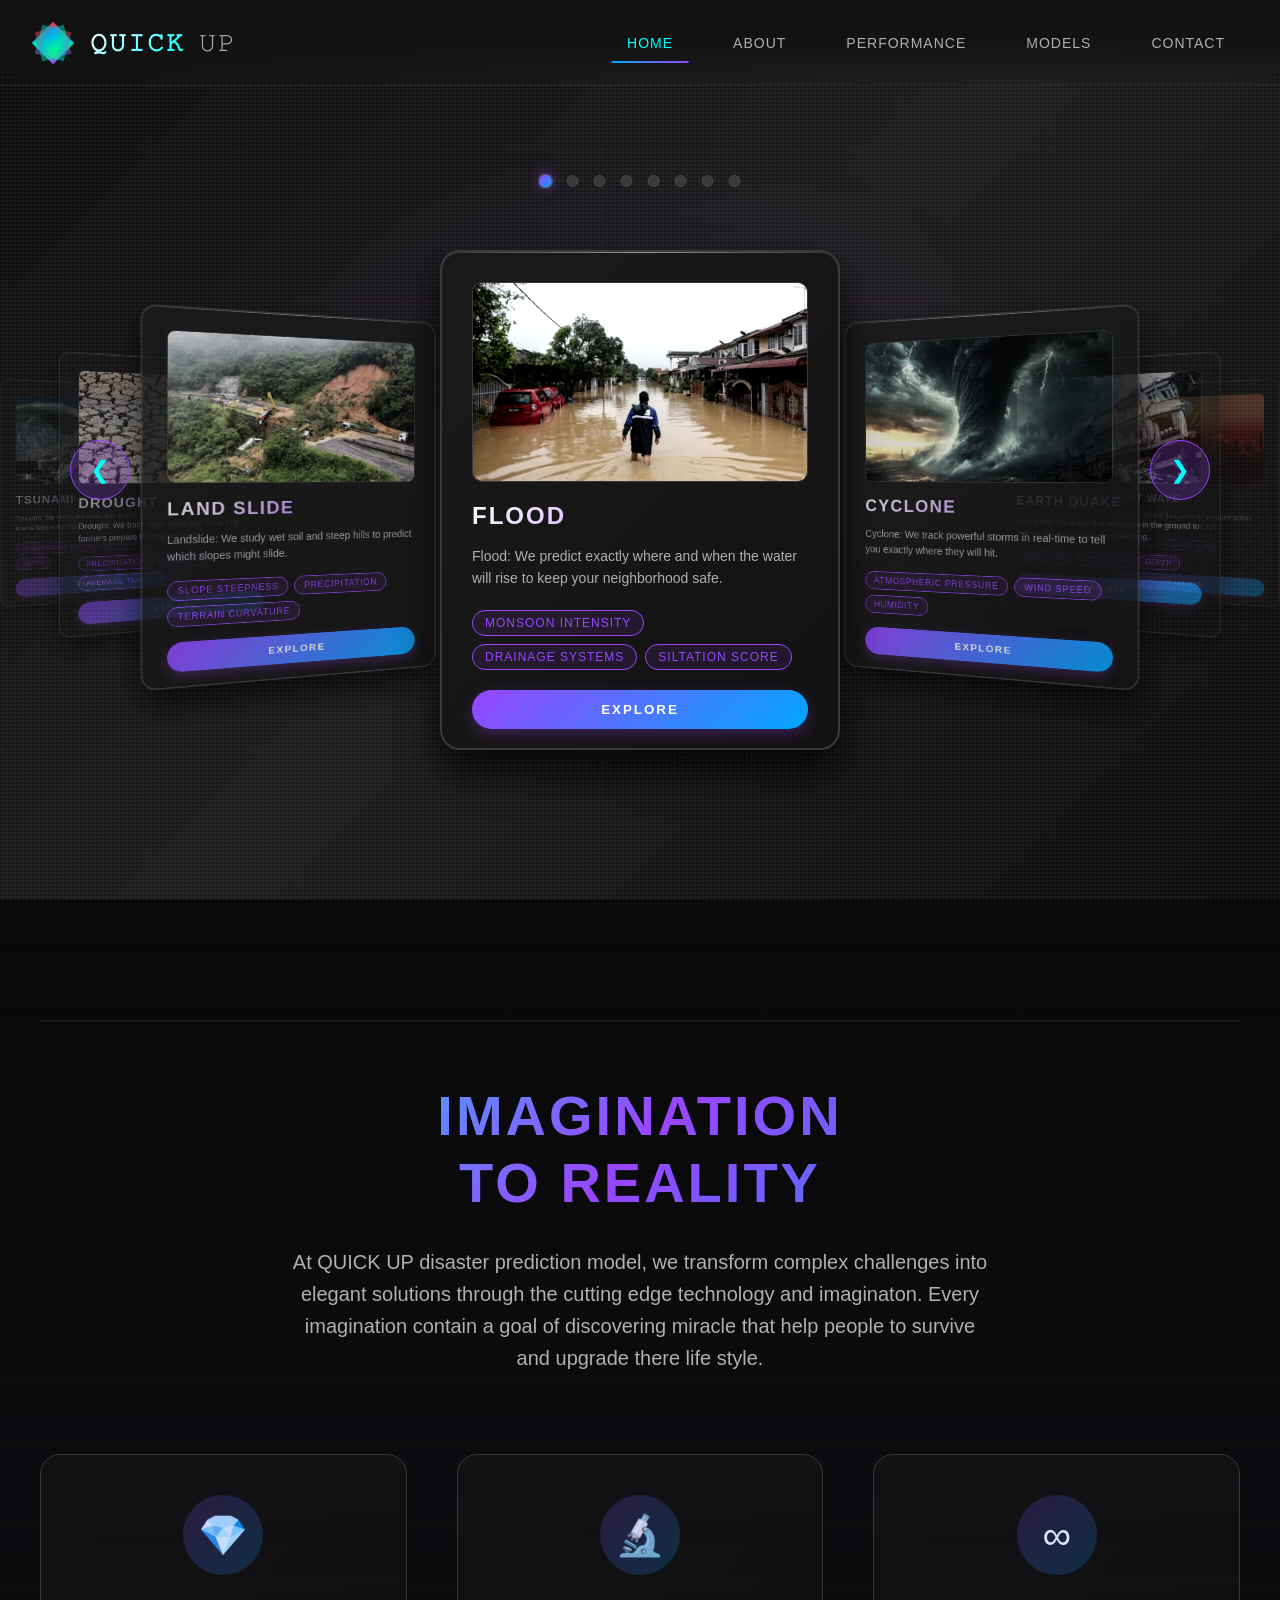
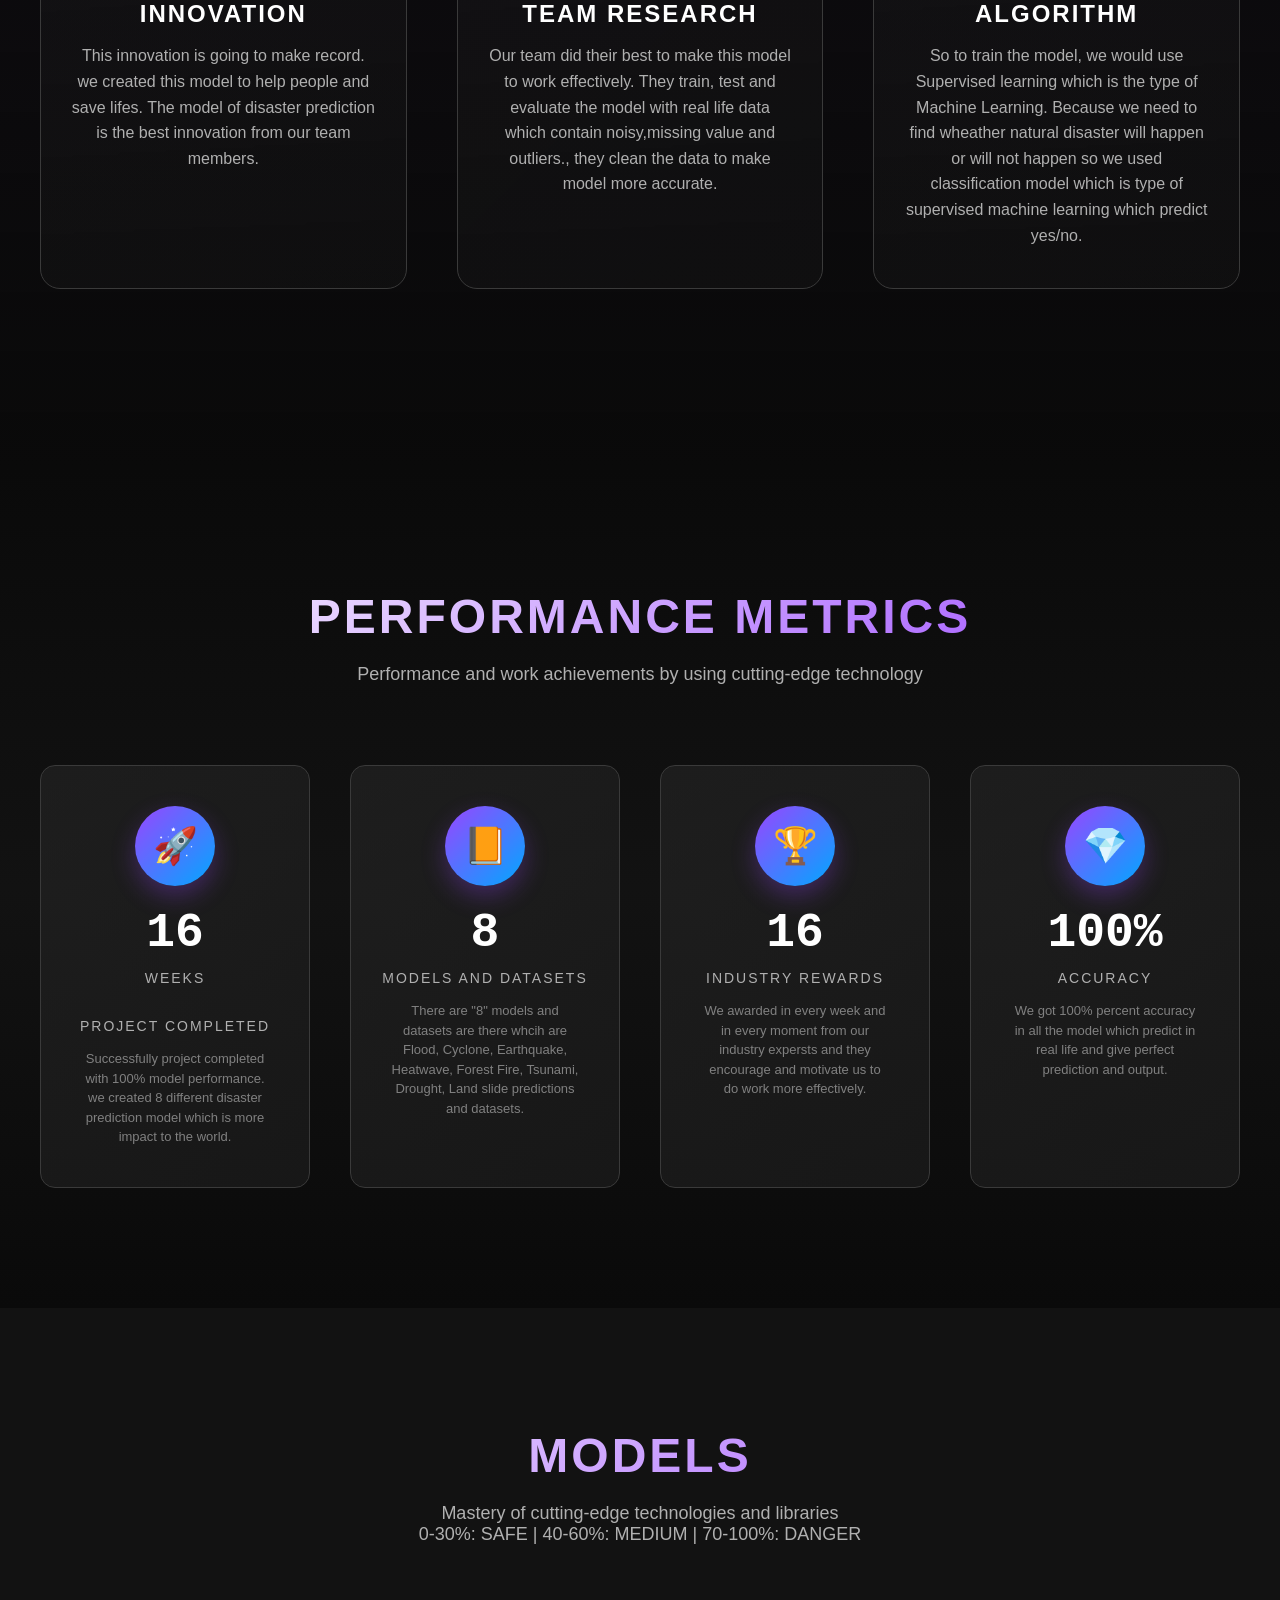
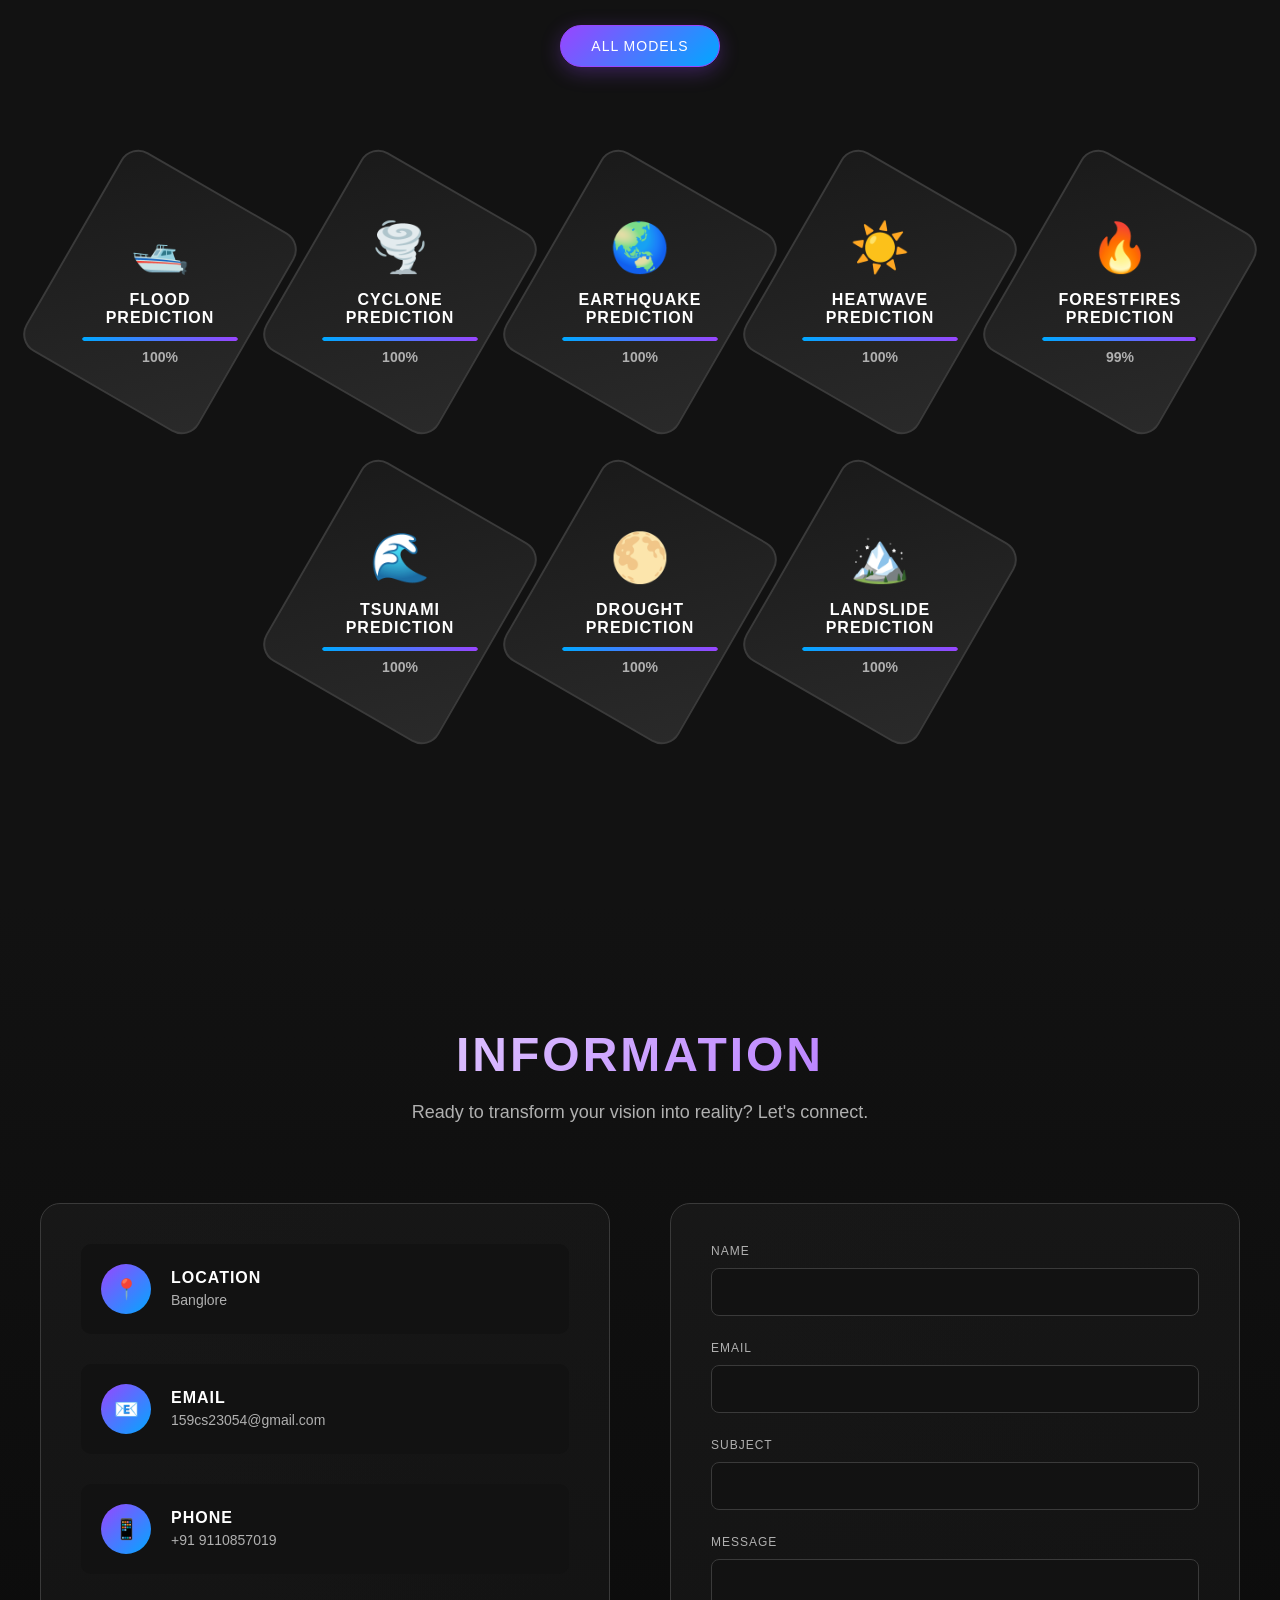
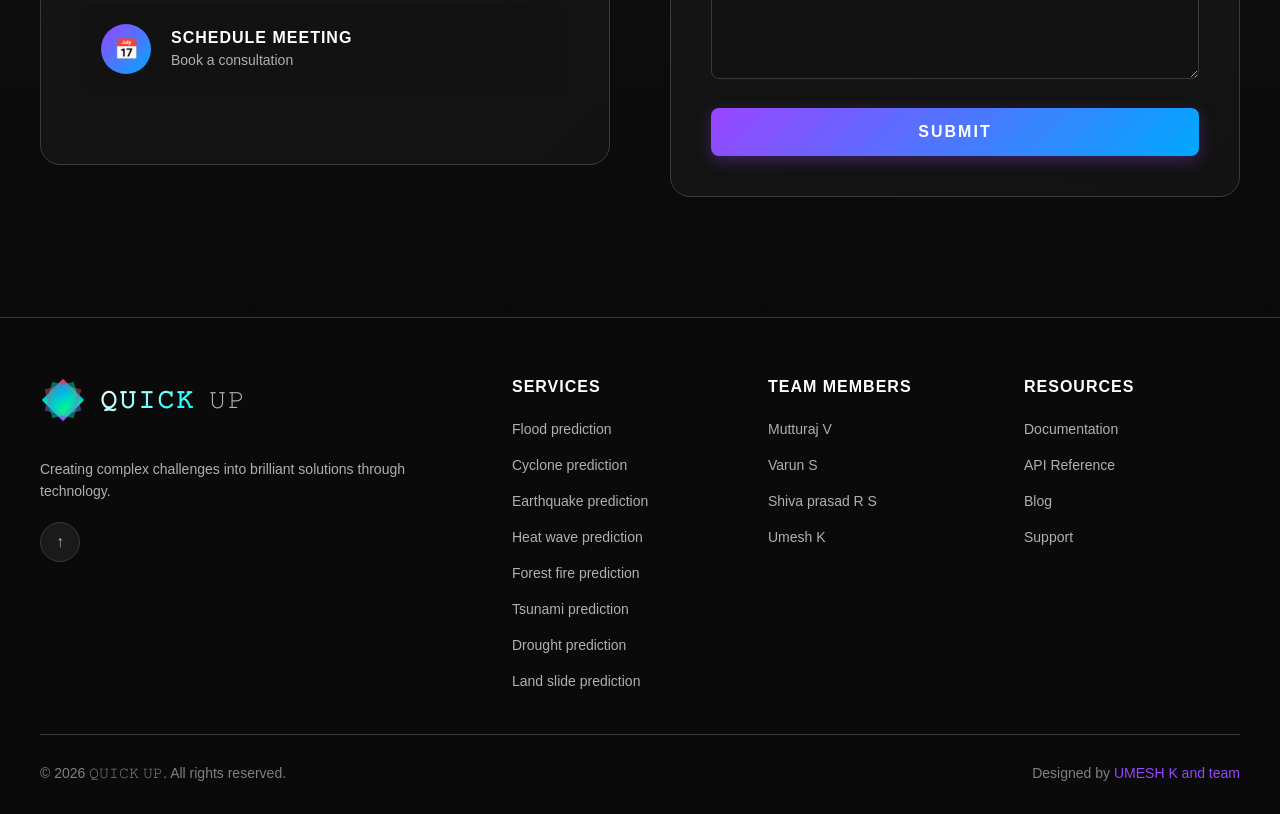
==== commit 9ae32877: "Update index.html" ====
--- a/index.html
+++ b/index.html
@@ -152,10 +152,7 @@
         <div class="skills-container">
             <div class="section-header">
                 <h2 class="section-title">models</h2>
-                <p class="section-subtitle">Mastery of cutting-edge technologies and libraries<br><div style="font-size: 14px; margin-top: 15px; border-top: 1px solid #444; pt-10px;">
-                                    <b>Risk Guide:</b><br>
-                                    0-30%: SAFE | 40-60%: MEDIUM | 70-100%: DANGER
-                                  </div>`</p>
+                <p class="section-subtitle">Mastery of cutting-edge technologies and libraries<br> 0-30%: SAFE | 40-60%: MEDIUM | 70-100%: DANGER
             </div>
             
             <div class="skill-categories">
